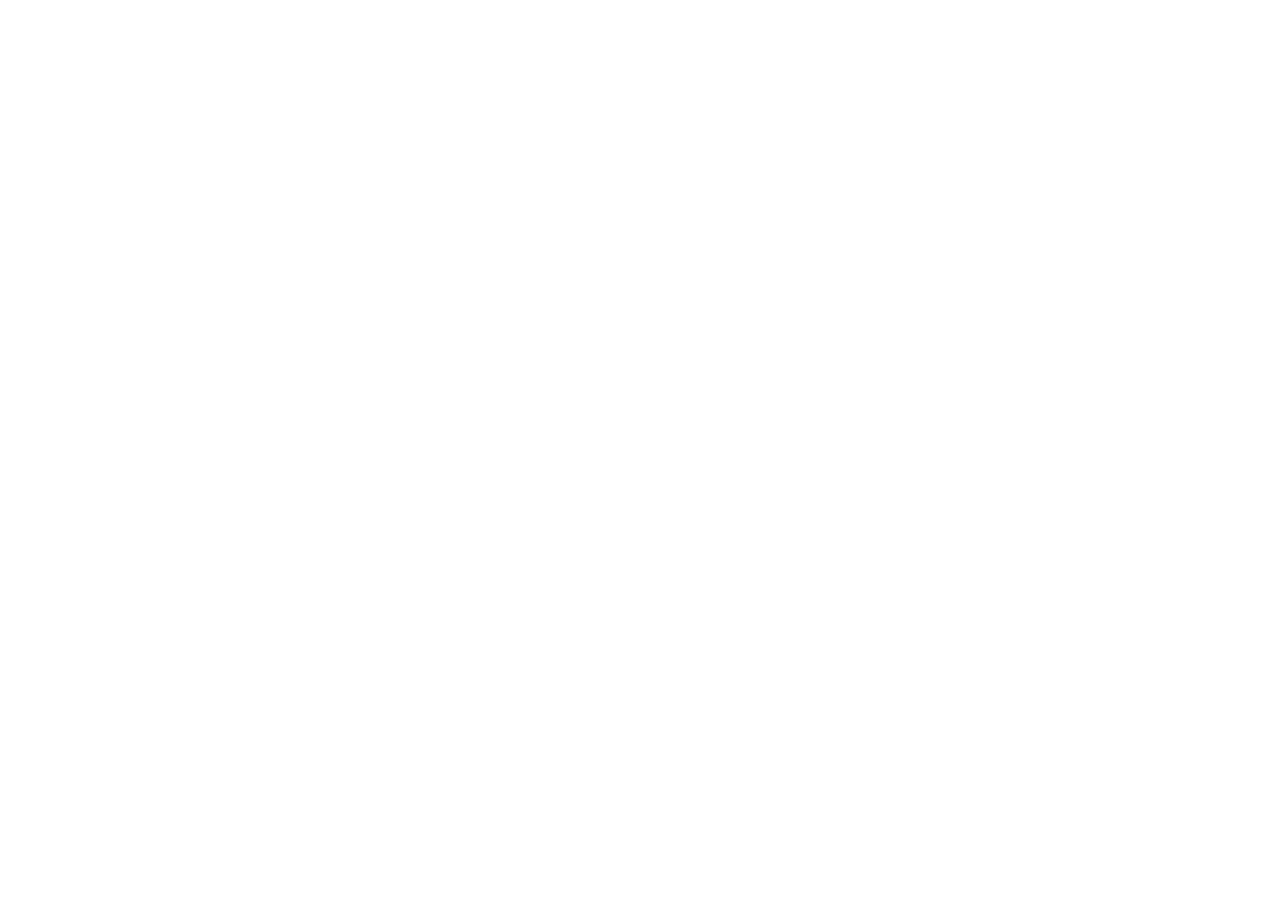
==== index.html @ c24b7371 "Initiate the source file" ====
<!DOCTYPE html>
<html lang="en">
<head>
    <meta charset="UTF-8">
    <meta name="viewport" content="width=device-width, initial-scale=1.0">
    <meta http-equiv="X-UA-Compatible" content="ie=edge">
    <title>MyQX</title>
</head>
<body>
    
</body>
</html>
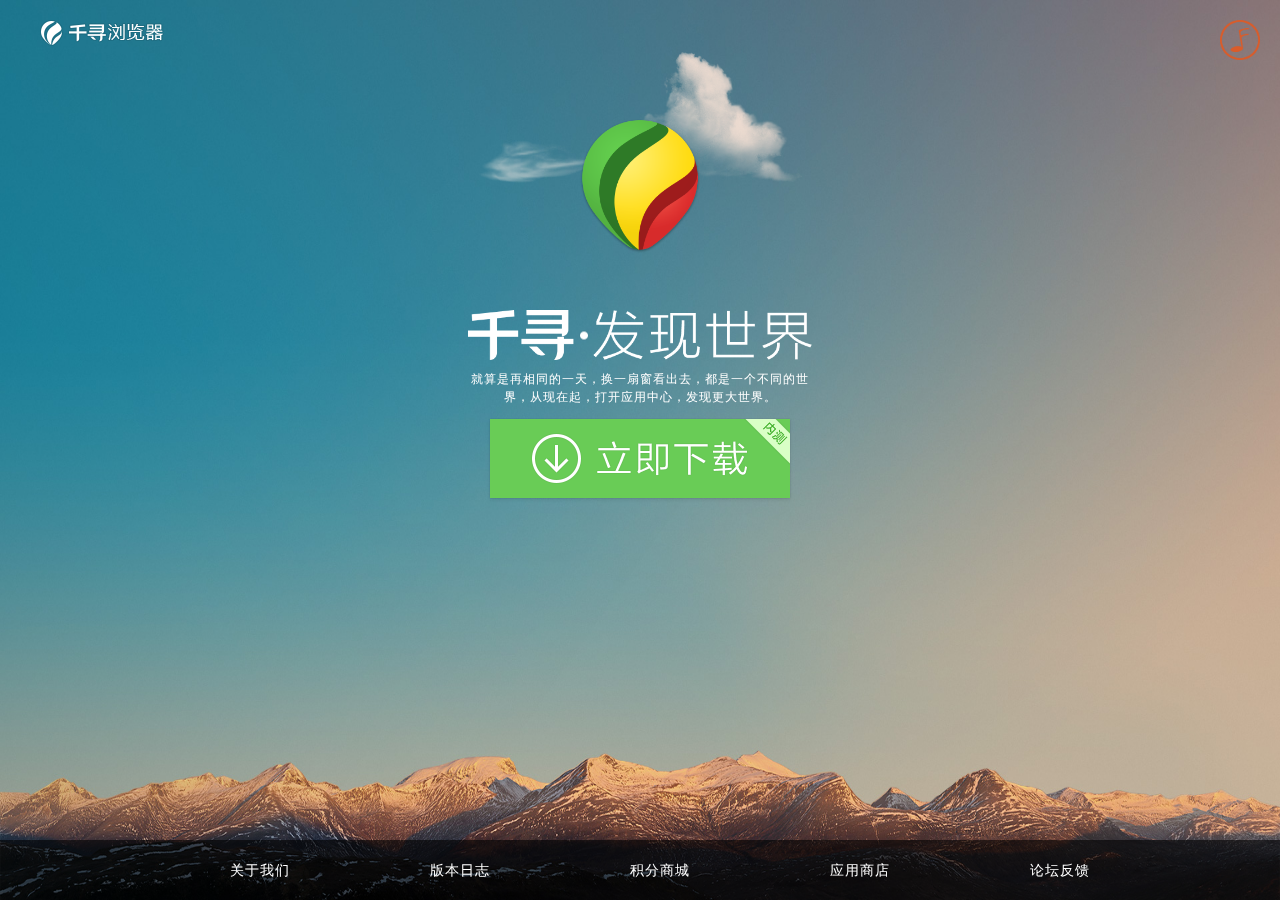
==== commit 01a0d5ef: "Initiate layout" ====
--- a/index.html
+++ b/index.html
@@ -1,12 +1,212 @@
 <!DOCTYPE html>
 <html lang="en">
+
 <head>
     <meta charset="UTF-8">
     <meta name="viewport" content="width=device-width, initial-scale=1.0">
     <meta http-equiv="X-UA-Compatible" content="ie=edge">
     <title>MyQX</title>
+
+    <link type="text/css" rel="stylesheet" href="css/QX.css">
+    <script src="js/QX.js"></script>
 </head>
+
 <body>
-    
+    <audio src="music/Bandari - 满天星 - 班得瑞.mp3" autoplay=""></audio>
+    <div id="background">
+        <div class="b1 "></div>
+        <div class="b2 Off"></div>
+        <div class="b3 Off"></div>
+        <div class="b4 Off"></div>
+        <div class="b5 Off"></div>
+        <div class="b6 Off"></div>
+        <div class="b7 Off"></div>
+    </div>
+    <header>
+        <span class="music play">
+            <img src="images/music.png" alt="" width="40px">
+        </span>
+        <h1>
+            <img src="images/logo01.png" alt="">
+        </h1>
+    </header>
+    <div id="left"></div>
+    <section class="doc">
+        <div class="screen1">
+            <h4>
+                <img src="images/balloon.png" alt="" width="120px">
+            </h4>
+            <span class="small">
+                <img src="images/scloud.png" alt="" width="150px">
+            </span>
+            <span class="big">
+                <img src="images/cloud.png" alt="" width="170px">
+            </span>
+            <div class="logo">
+                <span>
+                    <img src="images/logo.png" alt="" height="50px">
+                </span>
+                <span>
+                    <img src="images/title1.png" alt="" height="50px">
+                </span>
+                <p>就算是再相同的一天，换一扇窗看出去，都是一个不同的世界，从现在起，打开应用中心，发现更大世界。</p>
+            </div>
+        </div>
+        <div class="screen2 no">
+            <h4>
+                <img src="images/compass.png" alt="" width="120px">
+            </h4>
+            <h6>
+                <img src="images/compass-pointer.png" alt="" width="90px">
+            </h6>
+            <span>
+                <img src="images/fire-balloon.png" alt="" width="30px">
+            </span>
+            <div class="logo">
+                <span>
+                    <img src="images/logo.png" alt="" height="50px">
+                </span>
+                <span>
+                    <img src="images/title2.png" alt="" height="50px">
+                </span>
+                <p>不知道该做些什么的时候，让崭新的发现功能为你找真爱，每天发现不同的六个网站，虽然很少，但是很好。</p>
+            </div>
+        </div>
+        <div class="screen3 no">
+            <h4>
+                <img src="images/conch.png" alt="" width="120px">
+            </h4>
+            <h6>
+                <img src="images/pao.png" alt="">
+                <img src="images/pao01.png" alt="">
+                <img src="images/pao02.png" alt="">
+                <img src="images/pao03.png" alt="">
+                <img src="images/pao04.png" alt="">
+                <img src="images/pao05.png" alt="">
+                <img src="images/pao08.png" alt="">
+                <img src="images/pao10.png" alt="">
+                <img src="images/pao11.png" alt="">
+            </h6>
+            <div class="logo">
+                <span>
+                    <img src="images/logo.png" alt="" height="50px">
+                </span>
+                <span>
+                    <img src="images/title3.png" alt="" height="50px">
+                </span>
+                <p>千寻想要的设计不是迎合潮流，也不是炫技雕饰，点到为止、干净用心才是最适合上网的设计，上善若水，大巧不工。</p>
+            </div>
+        </div>
+        <div class="screen4 no">
+            <h4>
+                <img src="images/ballon04.png" alt="" width="150px">
+            </h4>
+            <div class="logo">
+                <span>
+                    <img src="images/logo.png" alt="" height="50px">
+                </span>
+                <span>
+                    <img src="images/title4.png" alt="" height="50px">
+                </span>
+                <p>能不动就不动的慵懒日子一点也不遥远，在千寻你就做得到，打开几十个网页，看看连续关闭它们有多省事。</p>
+            </div>
+        </div>
+        <div class="screen5 no">
+            <h4>
+                <img src="images/pic02.png" alt="" width="120px">
+            </h4>
+            <span class="flo">
+                <img src="images/fire-balloon02.png" alt="" width="60px">
+            </span>
+            <span class="flo bot">
+                <img src="images/fire-balloon03.png" alt="" width="80px">
+            </span>
+            <div class="logo">
+                <span>
+                    <img src="images/logo.png" alt="" height="50px">
+                </span>
+                <span>
+                    <img src="images/title5.png" alt="" height="50px">
+                </span>
+                <p>千寻有个勤快的小秘书每天早早起床为你精选最新的阅读视频和音乐，只用三张网页，给你一整天的超棒内容，我们保证。</p>
+            </div>
+        </div>
+        <div class="screen6 no">
+            <h4>
+                <img src="images/aircraft.png" alt="" width="120px">
+            </h4>
+            <h6>
+                <img src="images/screen06_bg.png" alt="" width="100%">
+            </h6>
+            <div class="logo">
+                <span>
+                    <img src="images/logo.png" alt="" height="50px">
+                </span>
+                <span>
+                    <img src="images/title6.png" alt="" height="50px">
+                </span>
+                <p>秒级安装，独家加速下载技术，和更多让上网更快的事情都被千寻带来你身边，三倍四倍，不止快一点，还要更快一点。</p>
+            </div>
+        </div>
+        <div class="screen7 no">
+            <h4>
+                <img src="images/black-hole.png" alt="" width="180px">
+            </h4>
+            <h6>
+                <img src="images/black-hole-light.png" alt="" width="180px">
+            </h6>
+            <span class="fly">
+                <img src="images/dot.png" alt="">
+            </span>
+            <span class="fly01">
+                <img src="images/dot.png" alt="">
+            </span>
+            <span class="fly02      ">
+                <img src="images/dot.png" alt="">
+            </span>
+            <span class="fly03">
+                <img src="images/dot.png" alt="">
+            </span>
+            <div class="logo">
+                <span>
+                    <img src="images/logo.png" alt="" height="50px">
+                </span>
+                <span>
+                    <img src="images/title7.png" alt="" height="50px">
+                </span>
+                <p>网页无法显示真让人抓狂，让云修复穿越时空找它们回来，你看，原先打不开的网站忽然就好了。</p>
+            </div>
+        </div>
+
+        <div class="download">
+            <p>
+                <a href="#">
+                    <img src="images/down.png" alt="">
+                </a>
+            </p>
+        
+        </div>
+    </section>
+    <div id="right"></div>
+    <footer class="nav">
+        <ul>
+            <li>
+                <a href="aboutus.html" class="one" target="_blank">关于我们</a>
+            </li>
+            <li>
+                <a href="version.html" class="two" target="_blank">版本日志</a>
+            </li>
+            <li>
+                <a href="integral.html" class="three" target="_blank">积分商城</a>
+            </li>
+            <li>
+                <a href="https://chajian.baidu.com/2015/#home" class="four">应用商店</a>
+            </li>
+            <li>
+                <a href="http://bbs.liulanqi.baidu.com/portal.php?gw=11" class="five">论坛反馈</a>
+            </li>
+        </ul>
+    </footer>
 </body>
+
 </html>--- a/css/QX.css
+++ b/css/QX.css
@@ -0,0 +1,253 @@
+/*General Structure*/
+html, body {
+    height: 100%;
+    min-width: 640px;
+    min-height: 50px;
+    margin: 0;
+}
+body {
+    font: 14px/1 Tahoma,STHeiti,"Microsoft YaHei",Helvetica,Verdana,sans-serif;
+    letter-spacing: 1px;
+    color: #fff;
+    background: #222;
+    overflow: hidden;
+}
+header {
+    width: 100%;
+    height: 60px;
+    position: fixed;
+    top: 0;
+    left: 0;
+}
+
+#left {
+    position: absolute;
+    left: 0;
+    width: 100px;
+    top: 50px;
+    bottom: 50px;
+   }
+
+section {
+    position: absolute;
+    top: 50px;
+    bottom: 60px;
+    left: 100px;
+    right: 100px;
+    }
+
+#right {
+    position: absolute;
+    right: 0;
+    width: 100px;
+    top: 50px;
+    bottom: 50px;
+
+}
+
+footer {
+    position: fixed;
+    width: 100%;
+    height: 60px;
+    bottom: 0;
+    left: 0;
+    background: rgba(0, 0, 0, 0.6);
+}
+
+
+
+/*Head*/
+.music {
+    position: fixed;
+    z-index: 4;
+    right: 20px;
+    top: 20px;
+    
+}
+.play{
+	animation: side 4s linear infinite;
+}
+@keyframes side{	
+	0%{ transform:rotate(0)}
+	100%{ transform:rotate(360deg)}
+}
+h1 {
+    margin: 0;
+    position: fixed;
+    left: 40px;
+    top: 20px;
+    height: 30px;
+    z-index: 1;
+}
+
+
+
+/*Background images*/
+#background{
+    width: 100%;
+    height: 100%;
+    position: absolute;
+    padding: 0;
+    margin: 0;
+}
+
+#background>div {
+    width: 100%;
+    height: 100%;
+    position: absolute;
+    overflow: hidden;
+}
+
+#background>div:nth-of-type(1) {
+    background: url(../images/bg01.jpg);
+    background-size: 100% 100%;
+}
+
+#background>div:nth-of-type(2) {
+    background: url(../images/bg02.jpg);
+    background-size: 100% 100%;
+}
+#background>div:nth-of-type(3) {
+    background: url(../images/bg03.jpg);
+    background-size: 100% 100%;
+}
+#background>div:nth-of-type(4) {
+    background: url(../images/bg04.jpg);
+    background-size: 100% 100%;
+}
+#background>div:nth-of-type(5) {
+    background: url(../images/bg05.jpg);
+    background-size: 100% 100%;
+}
+#background>div:nth-of-type(6) {
+    background: url(../images/bg06.jpg);
+    background-size: 100% 100%;
+}
+#background>div:nth-of-type(7) {
+    background: url(../images/bg07.jpg);
+    background-size: 100% 100%;
+}
+.Off{
+    display: none;
+}
+
+/**Middle Context**/
+.doc{
+    text-align: center;
+    position: absolute;
+}
+
+.doc p{
+    width: 340px;
+    margin: 0px auto;
+    font-size: 12px;
+    color: #fff;
+    line-height: 18px;
+    margin-top: 8px;
+    /* opacity:0.2;  
+    transform:scale(0.1);
+    z-index: 2; */
+}
+.doc .logo span {
+    transition: all 2s;
+    display: inline-block;
+}
+.logo span:nth-of-type(1){
+    background:url('../images/logo-text.png') no-repeat left center;
+    display:inline-block;
+    height: 50px;
+    padding-right: 14px;
+}
+.doc h4{	
+	position: absolute;
+    left:0px;
+    top:50px;
+	/* bottom:410px; */
+	width:100%;
+	height: 140px;
+	text-align: center;
+	z-index:1;
+}
+.doc .logo{
+    position: absolute;
+    text-align: center;
+    top:260px;
+    width: 100%
+
+}
+/* .doc h4,h6{	
+	position: absolute;
+	left:0px;
+	bottom:410px;
+	width:100%;
+	height: 140px;
+	text-align: center;
+	z-index:1;
+} */
+.no{
+    display: none;
+}
+
+/*screen1*/
+
+.screen1 h4{
+    animation: move 10s linear  infinite ;
+}
+@keyframes move{	
+	0%{ transform:translate(0px,0px)}
+	50%{ transform:translate(0px,30px)}
+	100%{ transform:translate(0px,0px)}
+}
+
+
+/*download*/
+.download{	
+	position: absolute;
+	left: 0px;
+	top:360px;
+	height: 85px;
+	width:100%;
+	z-index:2;
+	text-align: center;
+}
+
+
+
+/*nav*/
+.nav {
+	position: fixed;
+	width: 100%;
+	height: 60px;
+	bottom: 0;
+	left: 0;
+	z-index: 1;
+	background: rgba(0, 0, 0, 0.6)
+
+}
+.nav ul {
+	width: 1000px;
+	margin: 0 auto;
+    overflow: hidden;
+    list-style: none;
+}
+.nav ul li {
+	float: left;
+	width: 200px;
+	height: 60px;
+	line-height: 60px;
+	text-align: center;
+}
+.nav a{
+    display: block;
+    width: 200px;
+    height: 60px;
+    transition: background 0.8s;
+    font-size: 14px;
+    color: white;
+    text-decoration: none;
+}
+.nav a.one:hover{background: #228bd6;}
+.nav a.two:hover{background: #c33;}
+.nav a.three:hover{background: #3aa624;}
+.nav a.four:hover{background: #c145cc;}
+.nav a.five:hover{background: #f2ca00;}
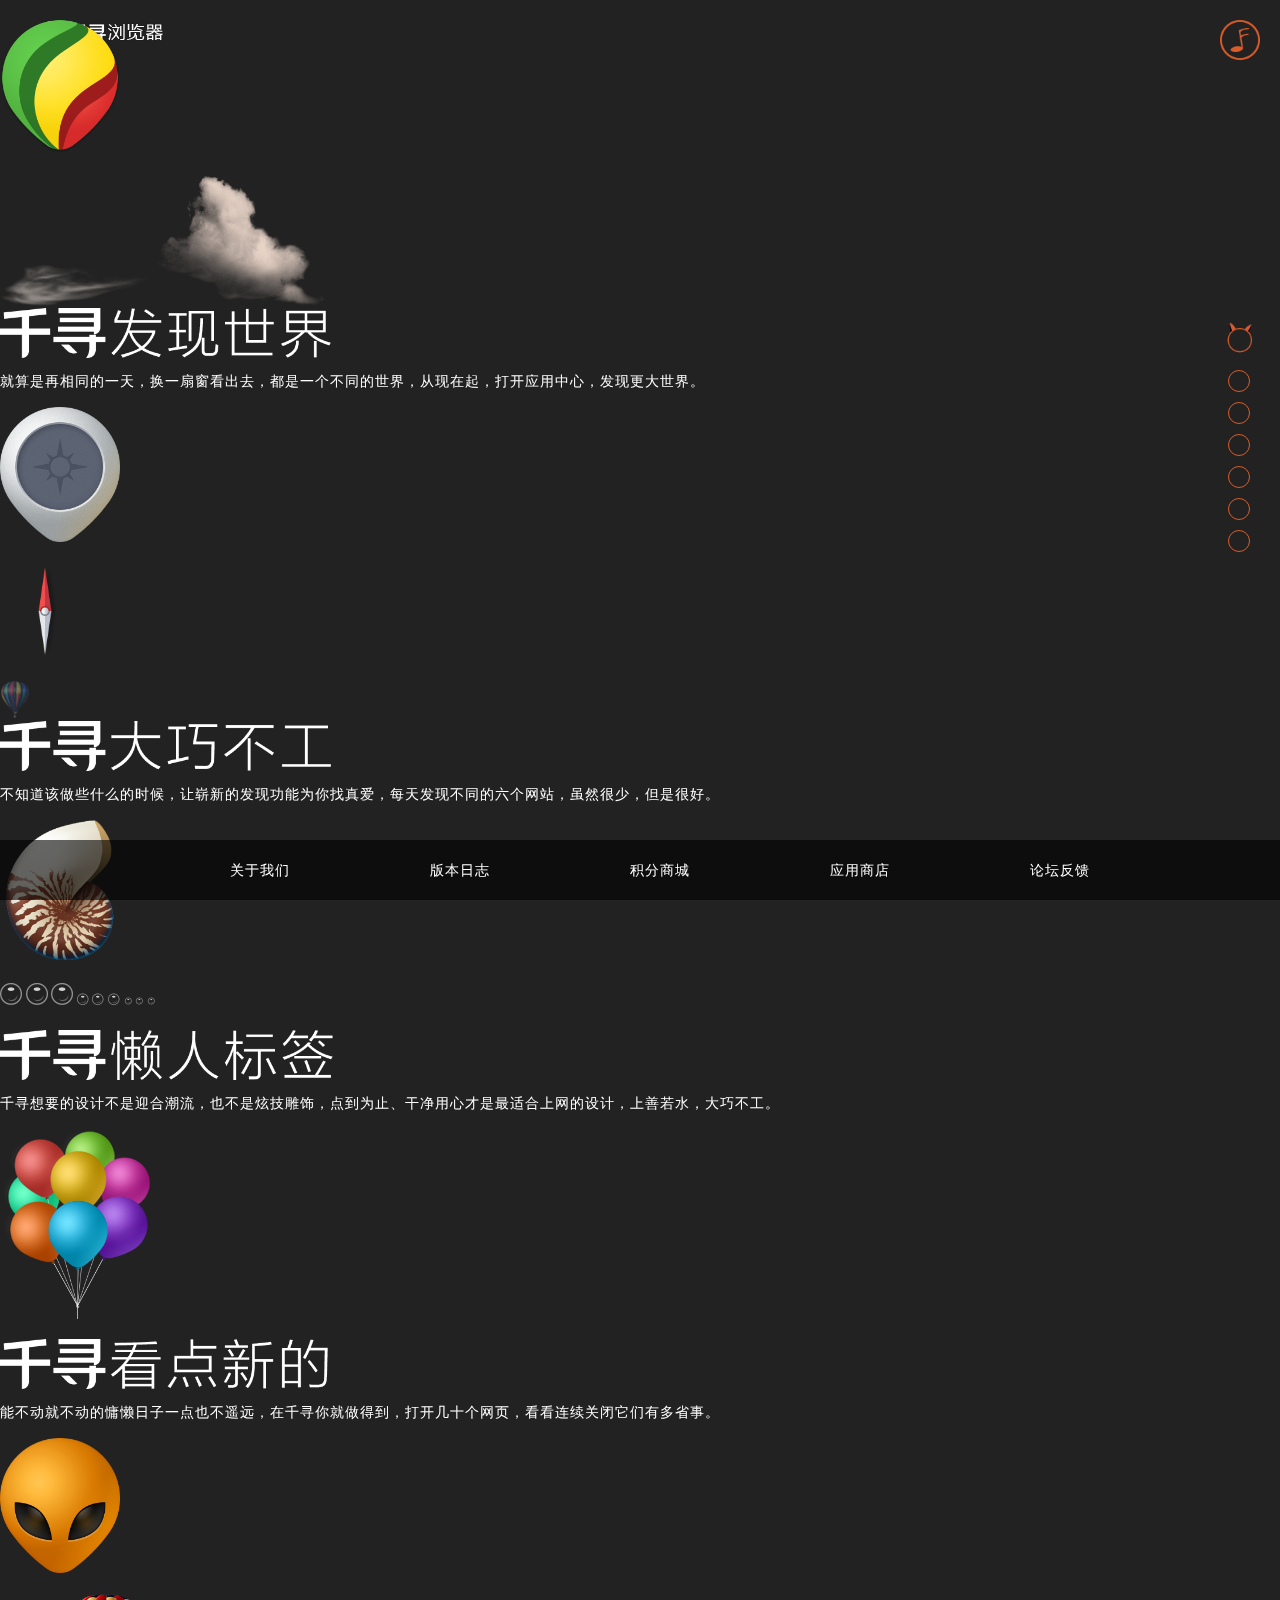
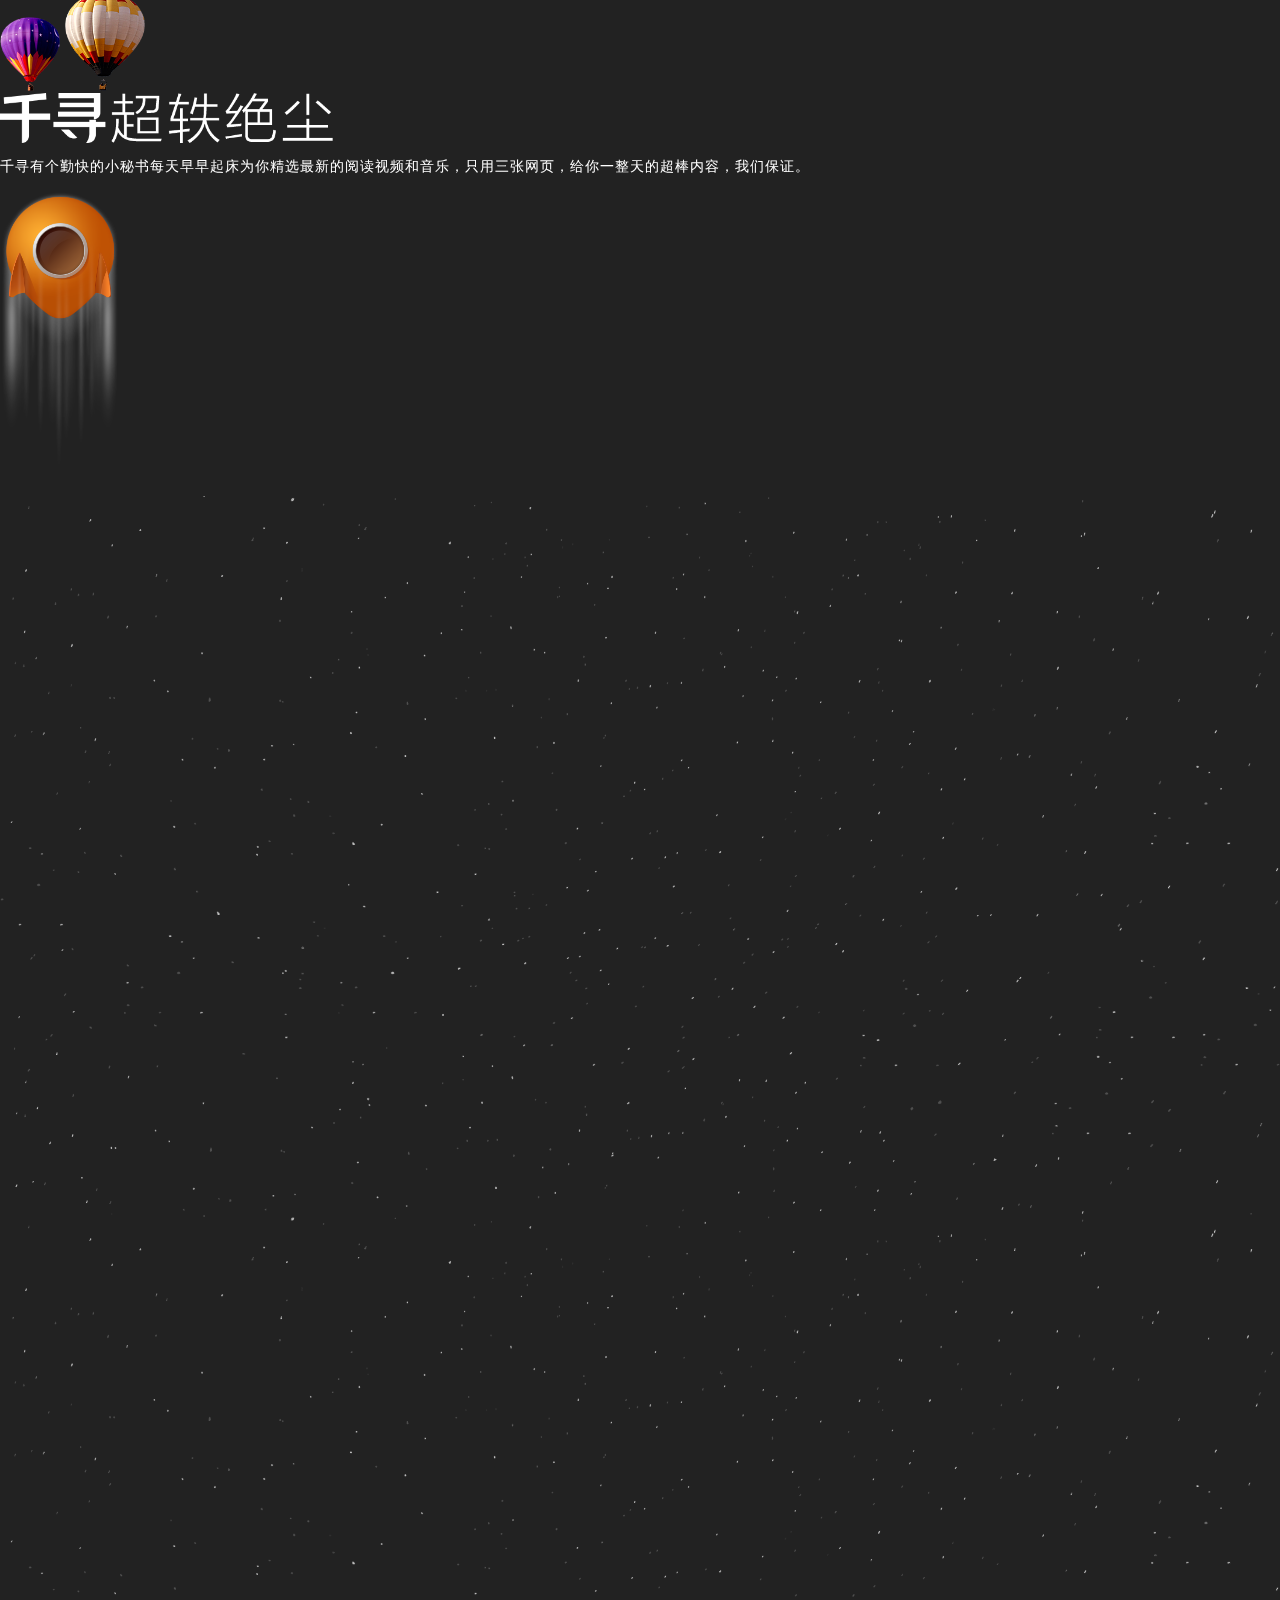
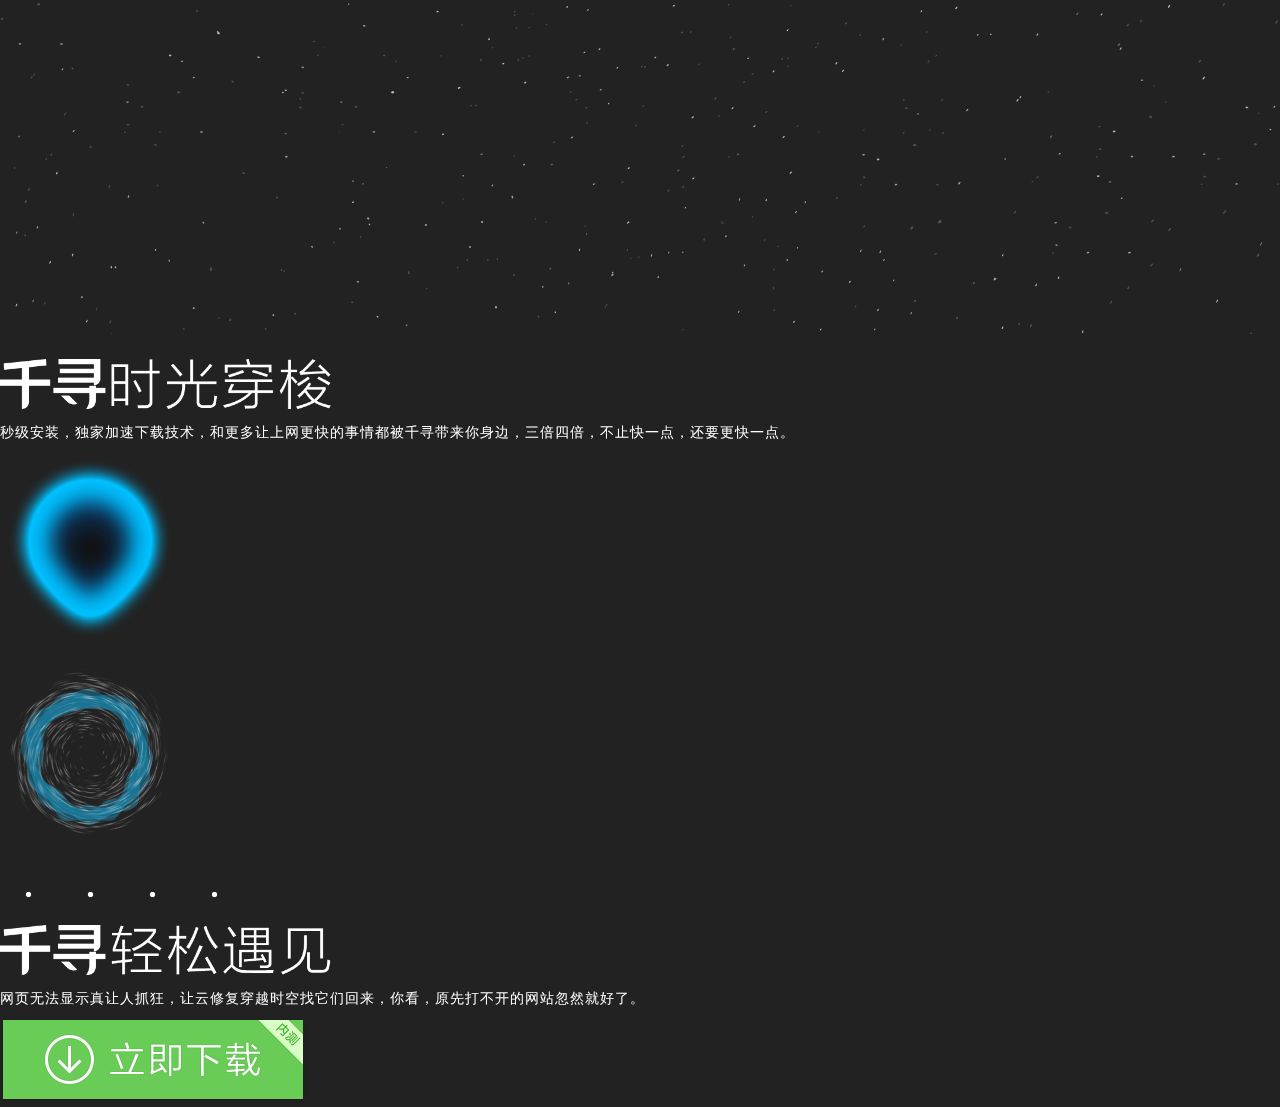
==== commit a1d37098: "Index page added elements" ====
--- a/index.html
+++ b/index.html
@@ -8,20 +8,14 @@
     <title>MyQX</title>
 
     <link type="text/css" rel="stylesheet" href="css/QX.css">
+    <script src="js/jquery-1.11.1.js"></script>
     <script src="js/QX.js"></script>
+    <script src="js/jquery.mousewheel.js"></script>
 </head>
 
 <body>
     <audio src="music/Bandari - 满天星 - 班得瑞.mp3" autoplay=""></audio>
-    <div id="background">
-        <div class="b1 "></div>
-        <div class="b2 Off"></div>
-        <div class="b3 Off"></div>
-        <div class="b4 Off"></div>
-        <div class="b5 Off"></div>
-        <div class="b6 Off"></div>
-        <div class="b7 Off"></div>
-    </div>
+
     <header>
         <span class="music play">
             <img src="images/music.png" alt="" width="40px">
@@ -30,9 +24,9 @@
             <img src="images/logo01.png" alt="">
         </h1>
     </header>
-    <div id="left"></div>
+  
     <section class="doc">
-        <div class="screen1">
+        <div class="screen1 no">
             <h4>
                 <img src="images/balloon.png" alt="" width="120px">
             </h4>
@@ -178,16 +172,27 @@
             </div>
         </div>
 
-        <div class="download">
+        
+    </section>
+    <div class="download">
             <p>
                 <a href="#">
                     <img src="images/down.png" alt="">
                 </a>
             </p>
-        
-        </div>
-    </section>
-    <div id="right"></div>
+
+        </div>
+    <div id="right">
+        <ol class="right-nav">
+            <li class="current"></li>
+            <li></li>
+            <li></li>
+            <li></li>
+            <li></li>
+            <li></li>
+            <li></li>
+        </ol>
+    </div>
     <footer class="nav">
         <ul>
             <li>
--- a/css/QX.css
+++ b/css/QX.css
@@ -20,21 +20,10 @@
     left: 0;
 }
 
-#left {
-    position: absolute;
-    left: 0;
-    width: 100px;
-    top: 50px;
-    bottom: 50px;
-   }
 
 section {
-    position: absolute;
-    top: 50px;
-    bottom: 60px;
-    left: 100px;
-    right: 100px;
-    }
+    position: relative;
+}
 
 #right {
     position: absolute;
@@ -82,135 +71,44 @@
 
 
 
-/*Background images*/
-#background{
-    width: 100%;
-    height: 100%;
-    position: absolute;
-    padding: 0;
-    margin: 0;
-}
-
-#background>div {
-    width: 100%;
-    height: 100%;
-    position: absolute;
-    overflow: hidden;
-}
-
-#background>div:nth-of-type(1) {
-    background: url(../images/bg01.jpg);
-    background-size: 100% 100%;
-}
-
-#background>div:nth-of-type(2) {
-    background: url(../images/bg02.jpg);
-    background-size: 100% 100%;
-}
-#background>div:nth-of-type(3) {
-    background: url(../images/bg03.jpg);
-    background-size: 100% 100%;
-}
-#background>div:nth-of-type(4) {
-    background: url(../images/bg04.jpg);
-    background-size: 100% 100%;
-}
-#background>div:nth-of-type(5) {
-    background: url(../images/bg05.jpg);
-    background-size: 100% 100%;
-}
-#background>div:nth-of-type(6) {
-    background: url(../images/bg06.jpg);
-    background-size: 100% 100%;
-}
-#background>div:nth-of-type(7) {
-    background: url(../images/bg07.jpg);
-    background-size: 100% 100%;
-}
-.Off{
-    display: none;
-}
 
 /**Middle Context**/
-.doc{
-    text-align: center;
-    position: absolute;
-}
-
-.doc p{
-    width: 340px;
-    margin: 0px auto;
-    font-size: 12px;
-    color: #fff;
-    line-height: 18px;
-    margin-top: 8px;
-    /* opacity:0.2;  
-    transform:scale(0.1);
-    z-index: 2; */
-}
-.doc .logo span {
-    transition: all 2s;
-    display: inline-block;
-}
-.logo span:nth-of-type(1){
-    background:url('../images/logo-text.png') no-repeat left center;
-    display:inline-block;
-    height: 50px;
-    padding-right: 14px;
-}
-.doc h4{	
-	position: absolute;
-    left:0px;
-    top:50px;
-	/* bottom:410px; */
-	width:100%;
-	height: 140px;
-	text-align: center;
-	z-index:1;
-}
-.doc .logo{
-    position: absolute;
-    text-align: center;
-    top:260px;
-    width: 100%
-
-}
-/* .doc h4,h6{	
-	position: absolute;
-	left:0px;
-	bottom:410px;
-	width:100%;
-	height: 140px;
-	text-align: center;
-	z-index:1;
-} */
-.no{
-    display: none;
-}
-
-/*screen1*/
-
-.screen1 h4{
-    animation: move 10s linear  infinite ;
-}
-@keyframes move{	
-	0%{ transform:translate(0px,0px)}
-	50%{ transform:translate(0px,30px)}
-	100%{ transform:translate(0px,0px)}
-}
 
 
-/*download*/
-.download{	
-	position: absolute;
-	left: 0px;
-	top:360px;
-	height: 85px;
-	width:100%;
-	z-index:2;
-	text-align: center;
+
+
+
+
+
+
+
+/*right*/
+.right-nav {
+	position: fixed;
+	right: 20px;
+	top: 40%;
+	margin-top: -50px;
+    z-index: 2;
+    list-style: none;
 }
-
+.right-nav li {
+	width: 20px;
+	height: 20px;
+	border: 1px solid #da5c2a;
+	border-radius: 50%;
+	margin-top: 10px;
+	cursor: pointer;
+	/* animation: navturn 6s linear infinite; */
+}
+.right-nav .current {
+	width: 40px;
+	height: 40px;
+	margin-left: -8px;
+	border: 0;
+	background: url('../images/side_bg.png')center center;
+	background-size: 90%;
+	animation: side 2s linear  infinite ;
+}
 
 
 /*nav*/
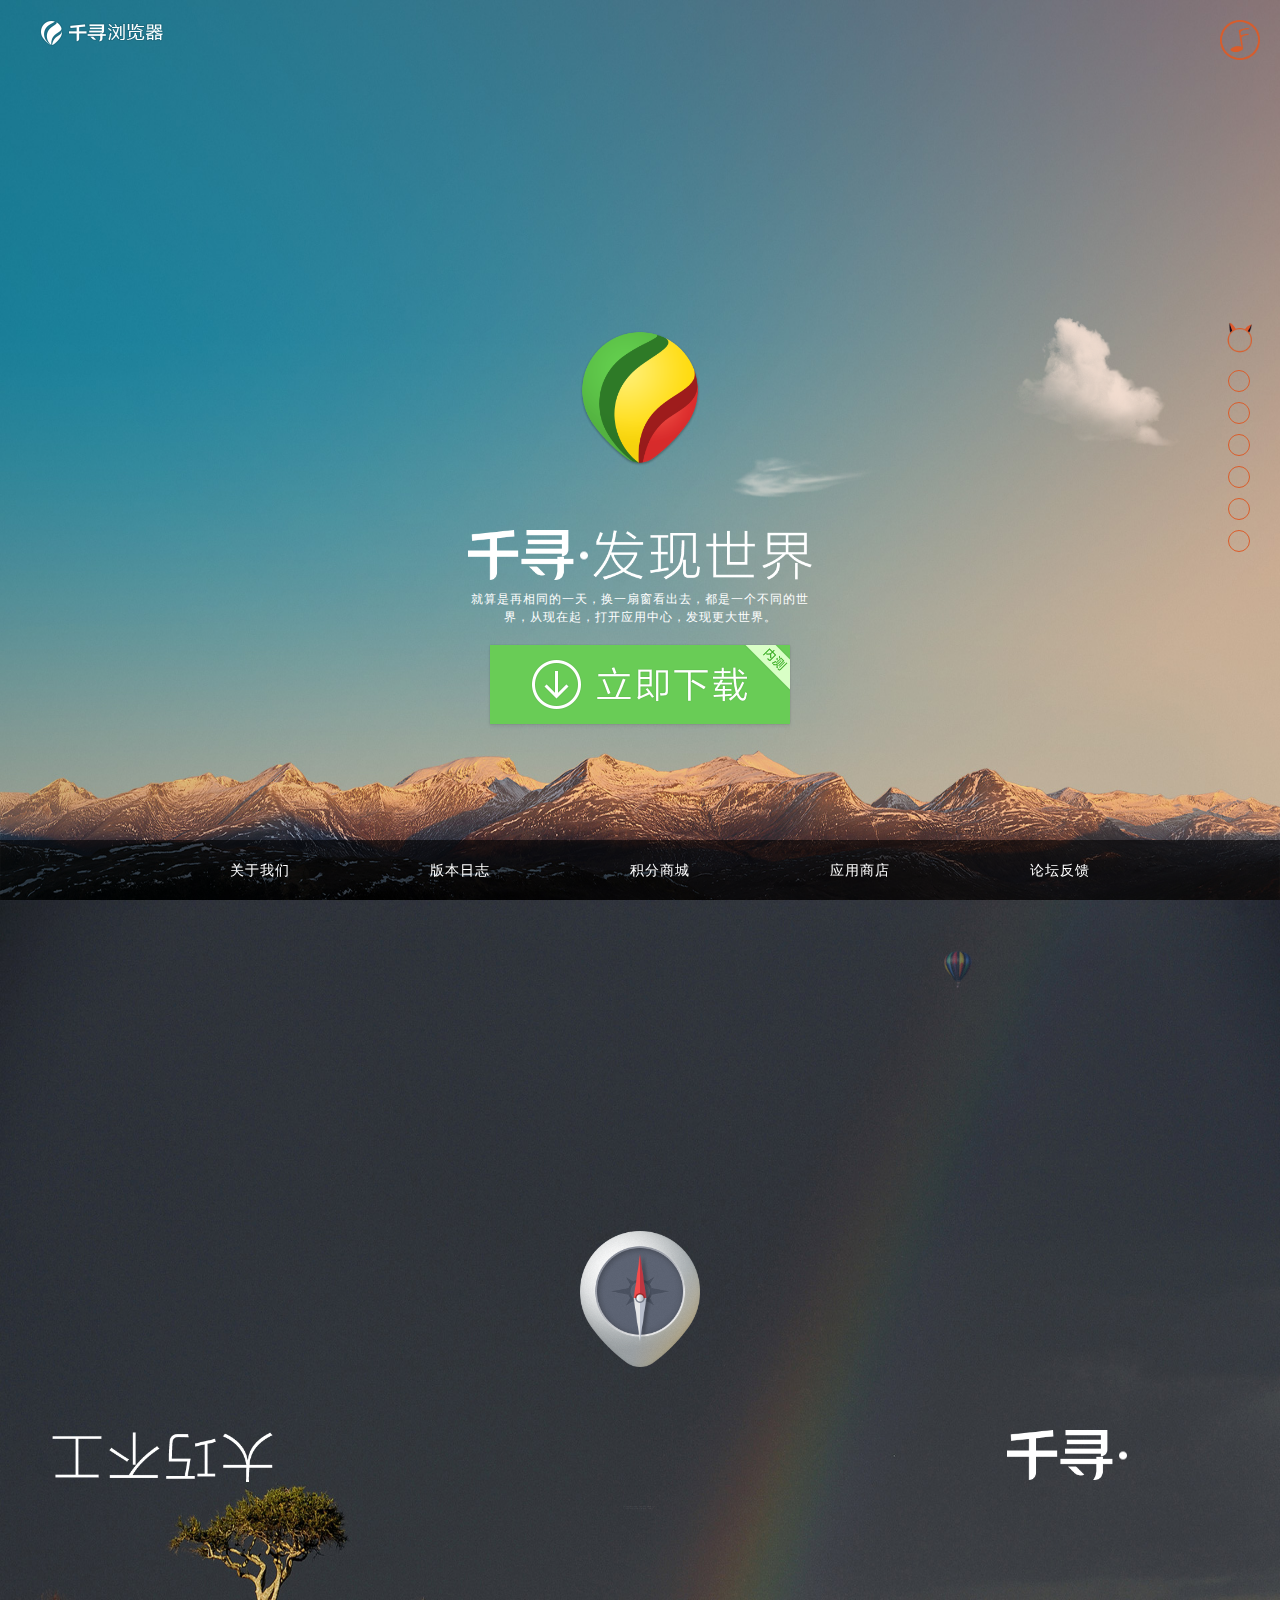
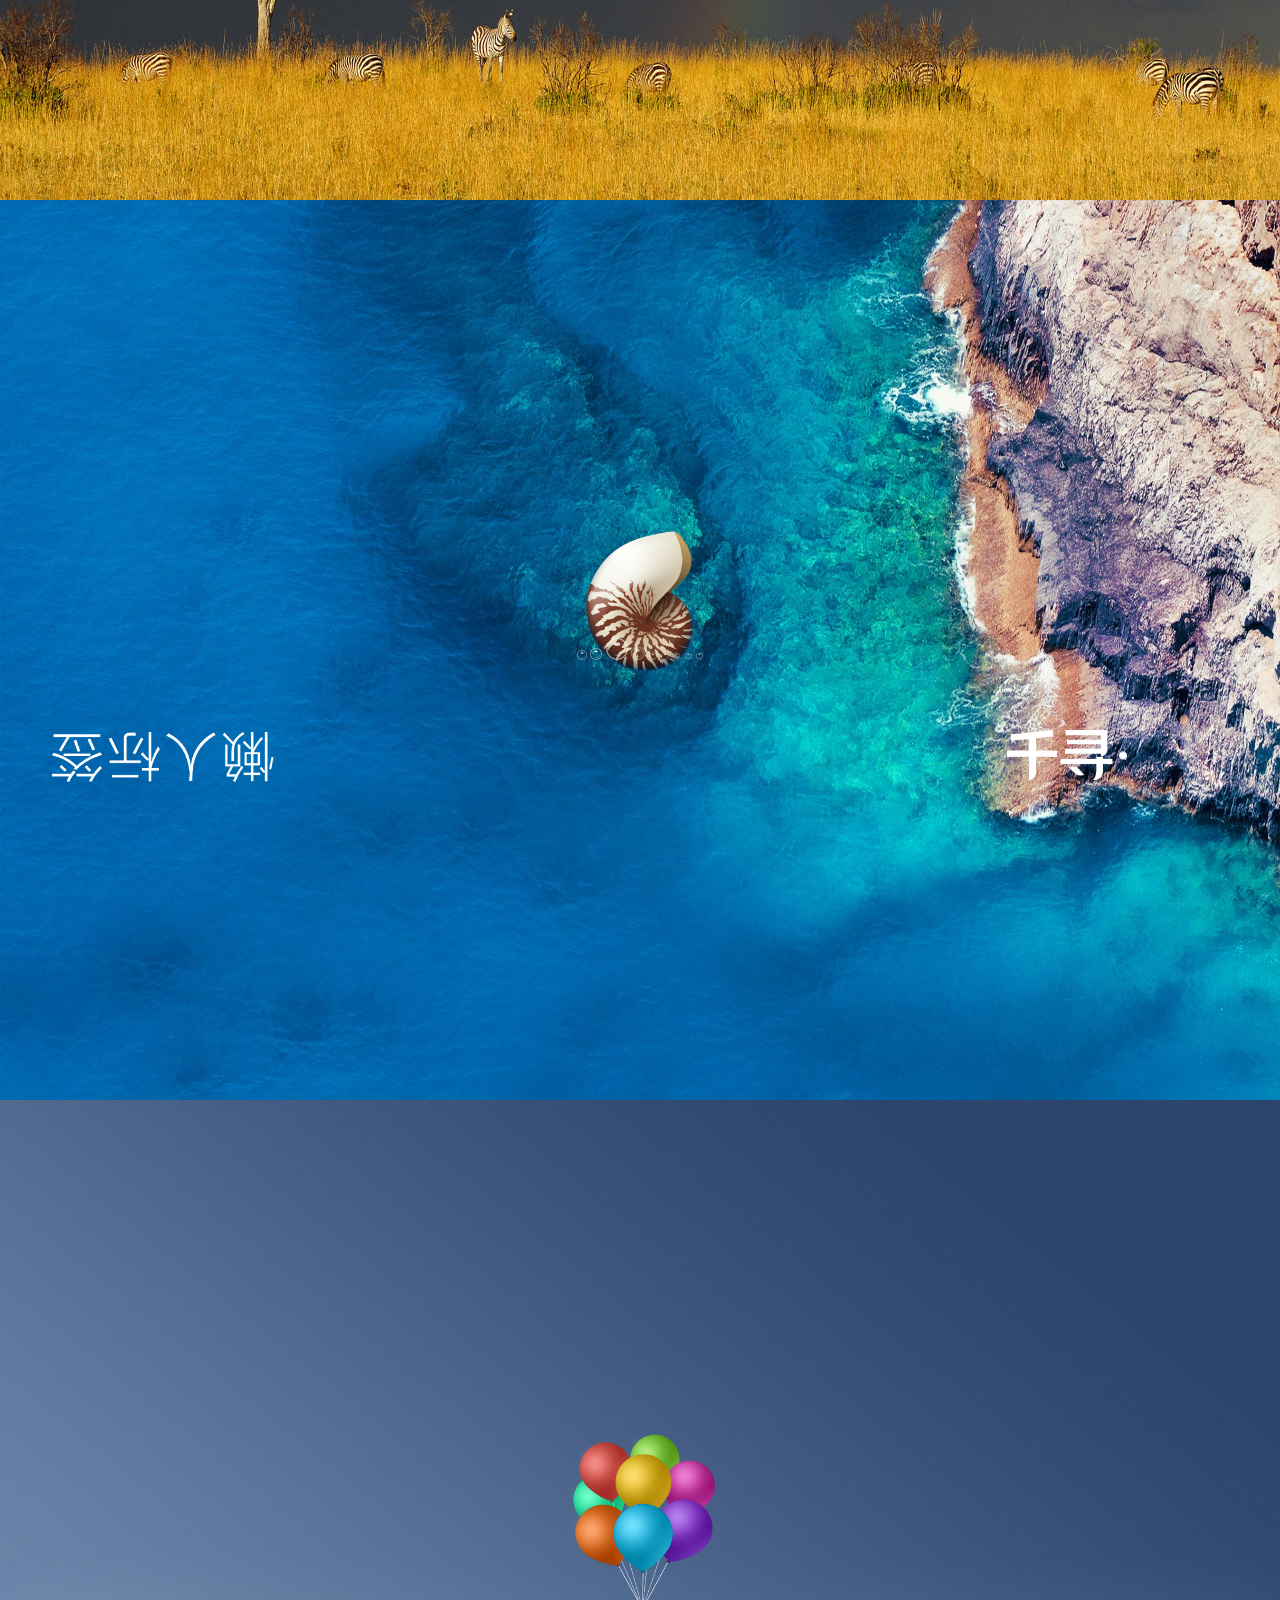
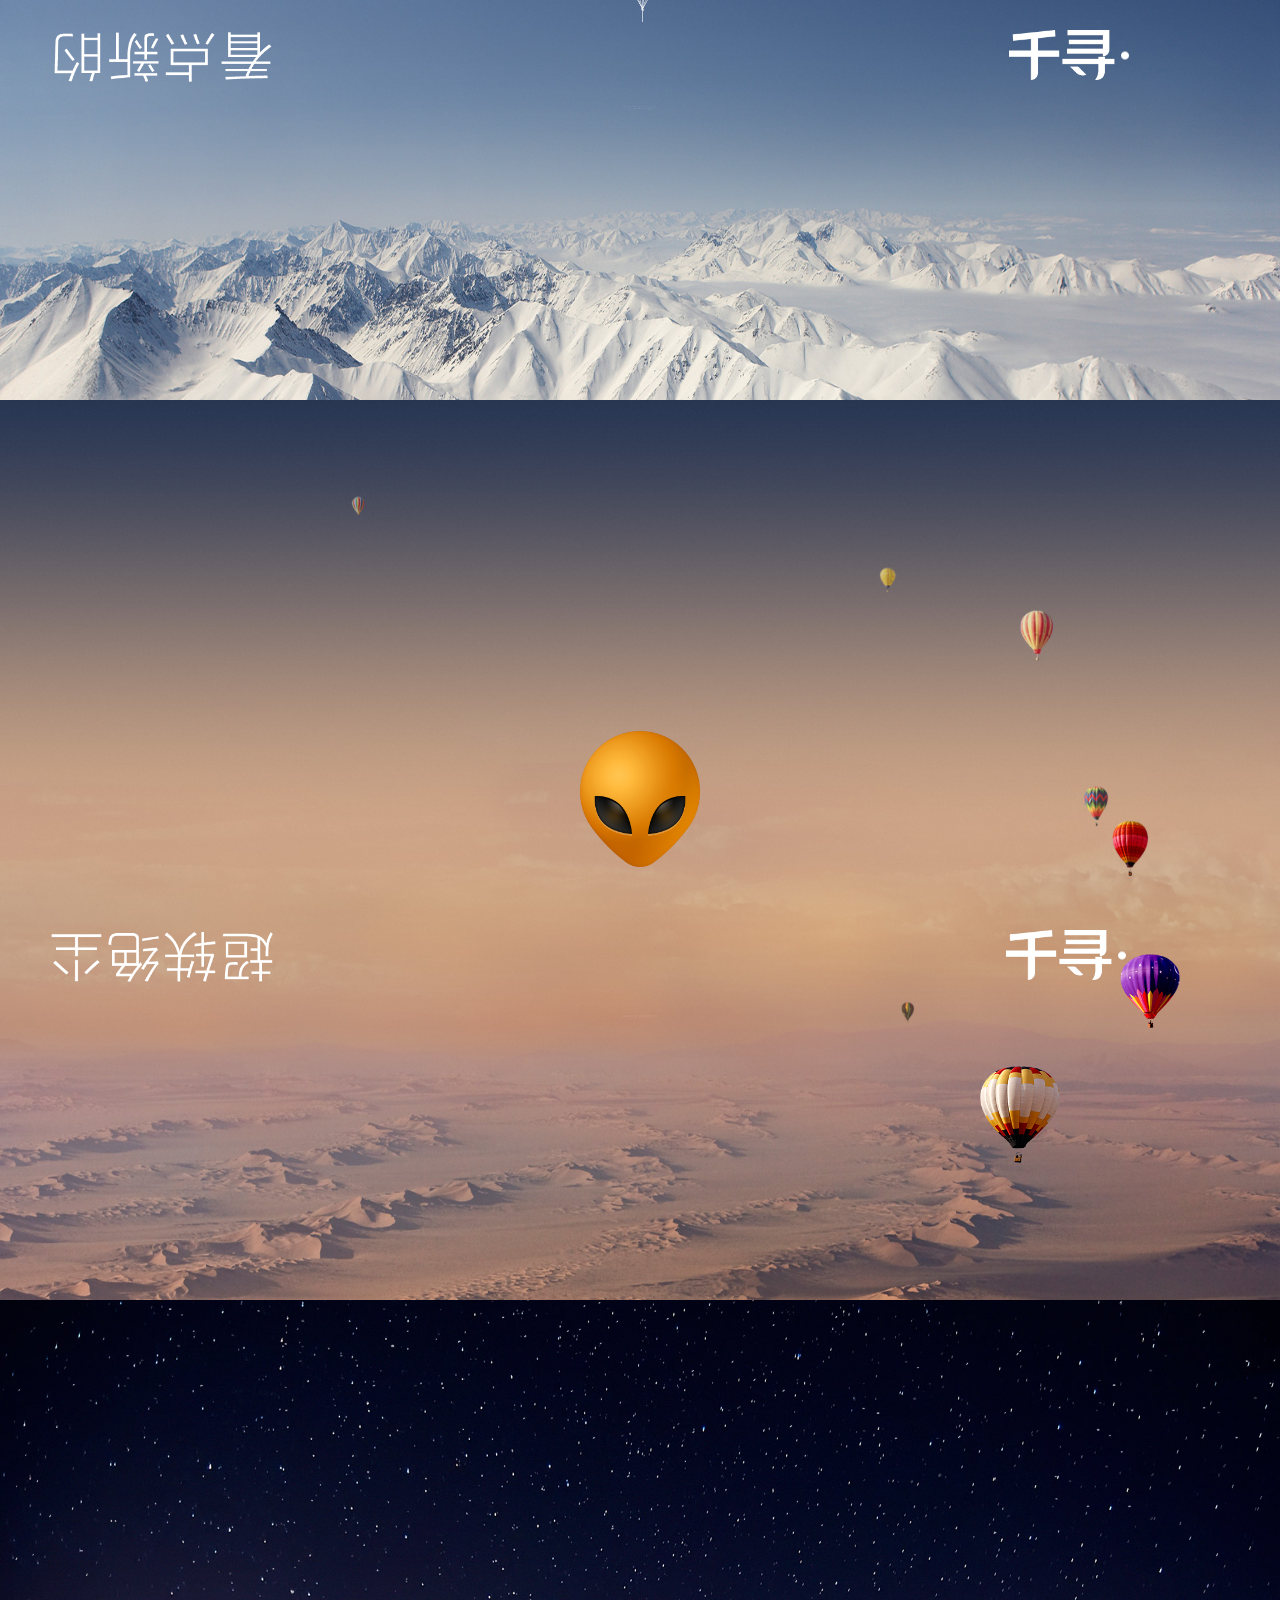
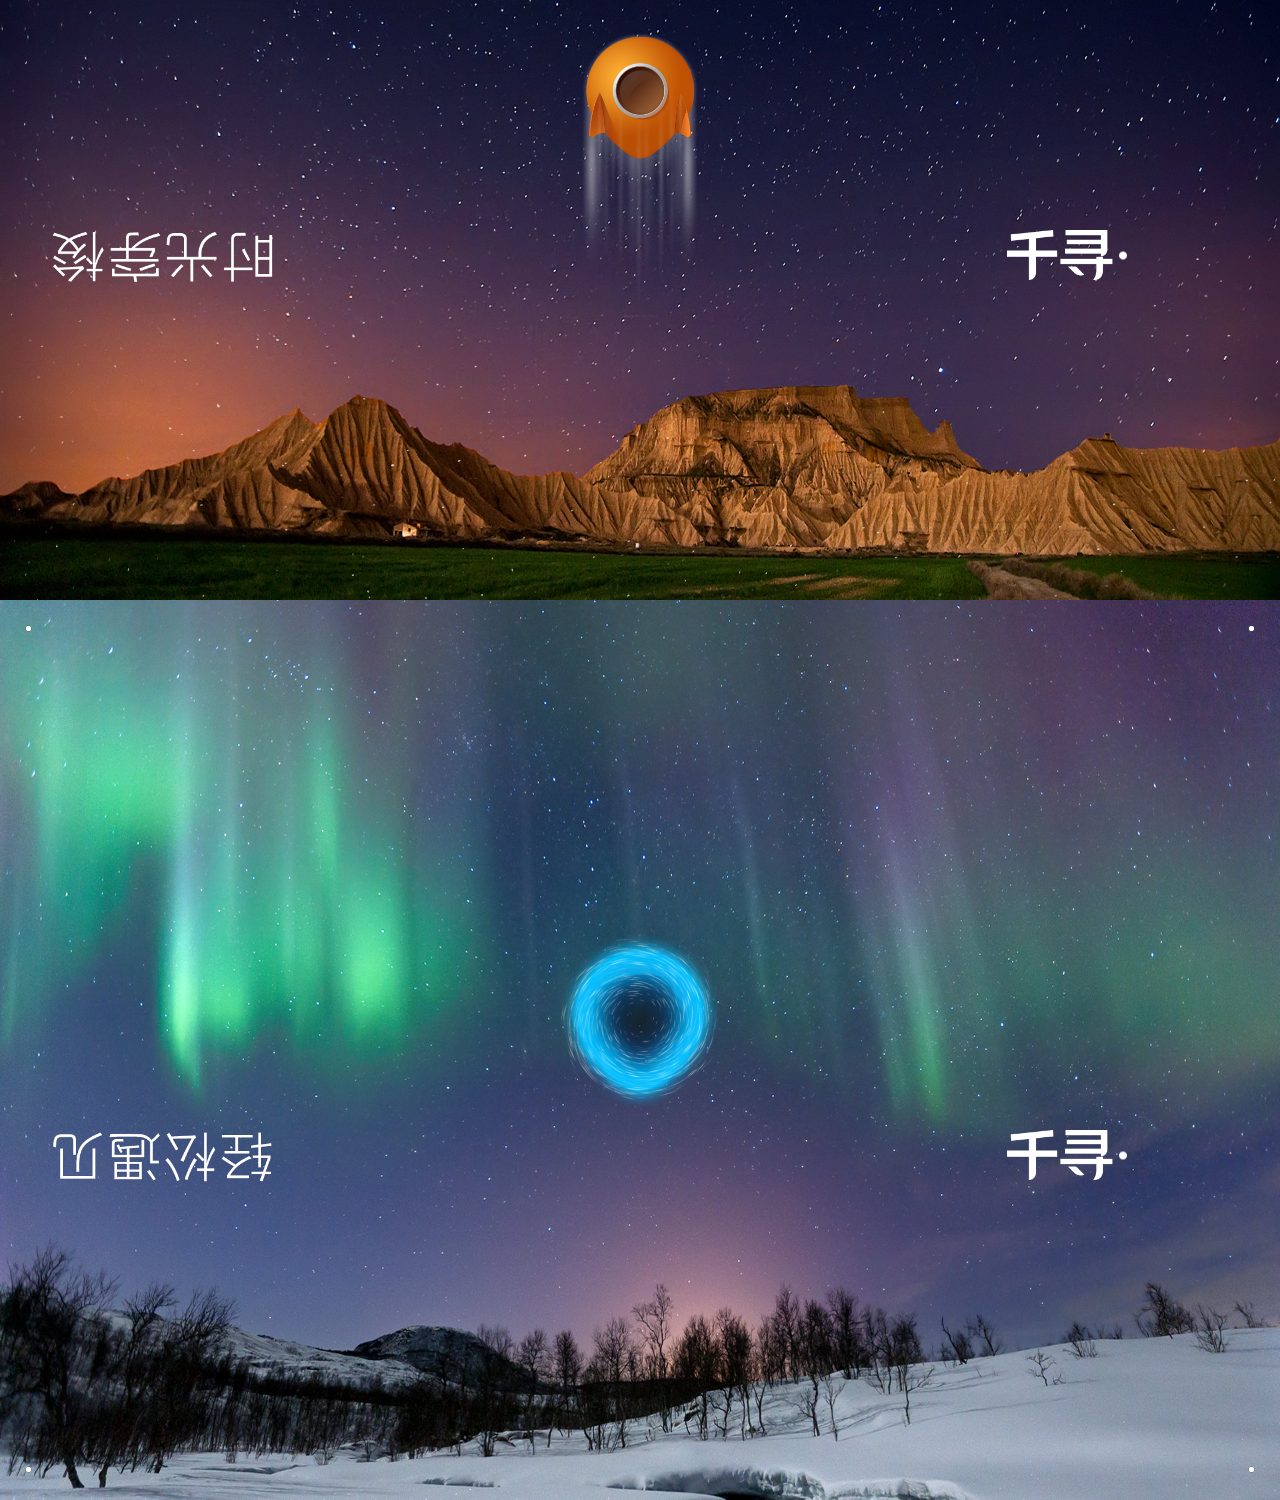
==== commit f5046fd3: "screen1-4 animation finished" ====
--- a/index.html
+++ b/index.html
@@ -196,7 +196,7 @@
     <footer class="nav">
         <ul>
             <li>
-                <a href="aboutus.html" class="one" target="_blank">关于我们</a>
+                <a href="aboutUs.html" class="one" target="_blank">关于我们</a>
             </li>
             <li>
                 <a href="version.html" class="two" target="_blank">版本日志</a>
--- a/css/QX.css
+++ b/css/QX.css
@@ -18,6 +18,7 @@
     position: fixed;
     top: 0;
     left: 0;
+    z-index: 9;
 }
 
 
@@ -48,10 +49,9 @@
 /*Head*/
 .music {
     position: fixed;
-    z-index: 4;
+    z-index: 8;
     right: 20px;
-    top: 20px;
-    
+    top: 20px; 
 }
 .play{
 	animation: side 4s linear infinite;
@@ -66,18 +66,249 @@
     left: 40px;
     top: 20px;
     height: 30px;
-    z-index: 1;
-}
-
-
-
-
-/**Middle Context**/
-
-
-
-
-
+    z-index: 4;
+}
+
+
+/*****Middle Context*****/
+.doc {
+	width: 100%;
+	height: 100%;
+	position: absolute;
+	left: 0;
+	top: 0;
+	z-index: 1;
+}
+.doc>div {
+	width: 100%;
+	height: 100%;
+	position: relative;
+	overflow: hidden;
+}
+/*background*/
+.doc>div:nth-of-type(1) {
+	background: url('../images/bg01.jpg');
+	background-size: 100% 100%;
+}
+.doc>div:nth-of-type(2) {
+	background: url('../images/bg02.jpg');
+	background-size: 100% 100%;
+}
+.doc>div:nth-of-type(3) {
+	background: url('../images/bg03.jpg');
+	background-size: 100% 100%;
+}
+.doc>div:nth-of-type(4) {
+	background: url('../images/bg04.jpg');
+	background-size: 100% 100%;
+}
+.doc>div:nth-of-type(5) {
+	background: url('../images/bg05.jpg');
+	background-size: 100% 100%;
+}
+.doc>div:nth-of-type(6) {
+	background: url('../images/bg06.jpg');
+	background-size: 100% 100%;
+}
+.doc>div:nth-of-type(7) {
+	background: url('../images/bg07.jpg');
+	background-size: 100% 100%;
+}
+/**Elements**/
+
+/*picture*/
+h4,h6{	
+	position: absolute;
+	left:0px;
+	bottom:410px;
+	width:100%;
+	height: 140px;
+	text-align: center;
+	z-index:1;
+}
+
+/*logo*/
+.logo{
+	position: absolute;
+	left:0px;
+	bottom:270px;
+	height:100px;
+	z-index:1;
+	text-align: center;
+	width:100%;
+	
+}
+.logo span:nth-of-type(1){
+    background:url('../images/logo-text.png') no-repeat left center;
+    display:inline-block;
+    height: 50px;
+    padding-right: 14px;
+}
+.logo p{
+    width: 340px;
+    margin:0px auto;
+    font-size: 12px;
+    color:#fff;
+    line-height:18px;
+    margin-top: 8px;
+}
+
+.doc .logo span{
+	transition:all 2s;
+	display:inline-block}
+.doc .logo p{
+	transition:all 2s;
+}
+.doc .no .logo span:nth-of-type(2){
+    margin-left:-1080px; 
+    transform:rotate(180deg);
+}
+.doc .no .logo p{
+   opacity:0.2;  
+   transform:scale(0.1);
+}
+
+/*download*/
+.download{	
+	position: fixed;
+	left: 0px;
+	bottom:185px;
+	height: 85px;
+	width:100%;
+	z-index:1;
+	text-align: center;
+}
+
+/*screen1*/
+.screen1 h4{
+    animation: move 10s linear  infinite ;
+}
+@keyframes move{	
+	0%{ transform:translate(0px,0px)}
+	50%{ transform:translate(0px,30px)}
+	100%{ transform:translate(0px,0px)}
+}
+
+.screen1 .big{
+	position: absolute;
+	z-index:5;
+	 animation: move01 300s linear  infinite ;
+	bottom:450px;
+	right:100px;
+}
+.screen1 .small{
+	position: absolute;
+	z-index:5;
+	 animation: move01 200s linear  infinite ;
+	bottom:400px;
+	right:400px;
+}
+@keyframes move01{	
+	0%{ transform:translate(0px,0px)}
+	50%{ transform:translate(-2000px,0px)}
+	100%{ transform:translate(0px,0px)}
+}
+
+/*screen2*/
+.screen2 h6{
+	bottom:385px;
+}
+.screen2  h6 img{
+	-o-animation: side 4s linear  infinite ;
+	-ms-animation: side 4s linear  infinite ;
+	-moz-animation: side 4s linear  infinite ;
+	-webkit-animation: side 4s linear  infinite ;
+	animation: side 4s linear  infinite ;
+}
+.screen2>span{
+    position: absolute;
+    widows: 50px;
+    height: 62px;
+    right:24%;
+    top:50px;
+    animation: move 10s linear  infinite ;
+}
+
+/* screen3 */
+.screen3 h4{animation: move 10s linear  infinite ;}
+.screen3 h6{bottom:300px;}
+.screen3 h6 img:nth-of-type(1){width: 10px;animation: bubbleUp 6s linear  infinite ;}
+.screen3 h6 img:nth-of-type(2){width: 12px;animation: bubbleUp 10s linear  infinite ;}
+.screen3 h6 img:nth-of-type(3){animation: bubbleUp 8s linear  infinite ;}
+.screen3 h6 img:nth-of-type(4){width: 14px;animation: bubbleUp 12s linear  infinite ;}
+.screen3 h6 img:nth-of-type(5){width: 8px;animation: bubbleUp 14s linear  infinite ;}
+.screen3 h6 img:nth-of-type(6){width: 8px;animation: bubbleUp 14s linear  infinite ;}
+.screen3 h6 img:nth-of-type(7){animation: bubbleUp 12s linear  infinite ;}
+.screen3 h6 img:nth-of-type(8){animation: bubbleUp 10s linear  infinite ;}
+.screen3 h6 img:nth-of-type(9){animation: bubbleUp 8s linear  infinite ;}
+@keyframes bubbleUp{	
+	0%{ transform:translate(0px,0px)}
+	100%{ transform:translate(2px,-200px)}
+}
+
+/* screen4 */
+.screen4 h4{transition:all 7s;}
+.screen4 h4 img{animation: rota 10s linear  infinite ;transform-origin:center bottom;}
+@keyframes rota{	
+	0%{ transform:rotate(0deg);}
+	25%{ transform:rotate(10deg);}
+	50%{ transform:rotate(0deg);}
+	75%{ transform:rotate(-10deg);}
+	100%{ transform:rotate(0deg)}
+}
+.screen4 h4:hover{
+	transform:translate(-300px,-300px);
+    
+}
+
+/* screen5 */
+.screen5 h4 img{animation: big 2s linear  infinite ;}
+@keyframes big{	
+	0%{ transform:scale(0);}
+	100%{ transform:scale(6)}
+}
+.screen5 span.flo{
+    position: absolute;
+}
+.screen5 .flo{	
+	bottom:30%;
+	right:100px;
+	animation: move 8s linear  infinite ;
+}
+.screen5 .bot{	
+	bottom:15%;
+	right:220px;
+	animation: move 10s linear  infinite ;
+}
+/* screen6 */
+.screen6 h4{animation: move 10s linear  infinite ;z-index:6;}
+.screen6 h6{position: absolute;animation: movesky 10s linear  infinite ;height:100%;}
+@keyframes movesky{	
+	0%{ transform:translate(0px,0px)}
+	100%{ transform:translate(0px,300px)}
+}
+/* screen7 */
+.screen7 h6 img{animation: side 8s linear  infinite ;transform-origin:center center;}
+.fly{position: absolute;animation: movefly 2s linear  infinite ;}
+.fly01{position: absolute;animation: movefly01 3s linear  infinite ;right: 0px;top:0px;}
+.fly02{position: absolute;animation: movefly02 5s linear  infinite ;left: 0px;bottom:0px;}
+.fly03{position: absolute;animation: movefly03 4s linear  infinite ;right: 0px;bottom:0px;}
+@keyframes movefly{	
+	0%{ transform:translate(0px,0px)}
+	100%{ transform:translate(600px,130px)}
+}
+@keyframes movefly01{	
+	0%{ transform:translate(0px,0px)}
+	100%{ transform:translate(-600px,130px)}
+}
+@keyframes movefly02{	
+	0%{ transform:translate(0px,0px)}
+	100%{ transform:translate(600px,-400px)}
+}
+@keyframes movefly03{	
+	0%{ transform:translate(0px,0px)}
+	100%{ transform:translate(-600px,-400px)}
+}
 
 
 
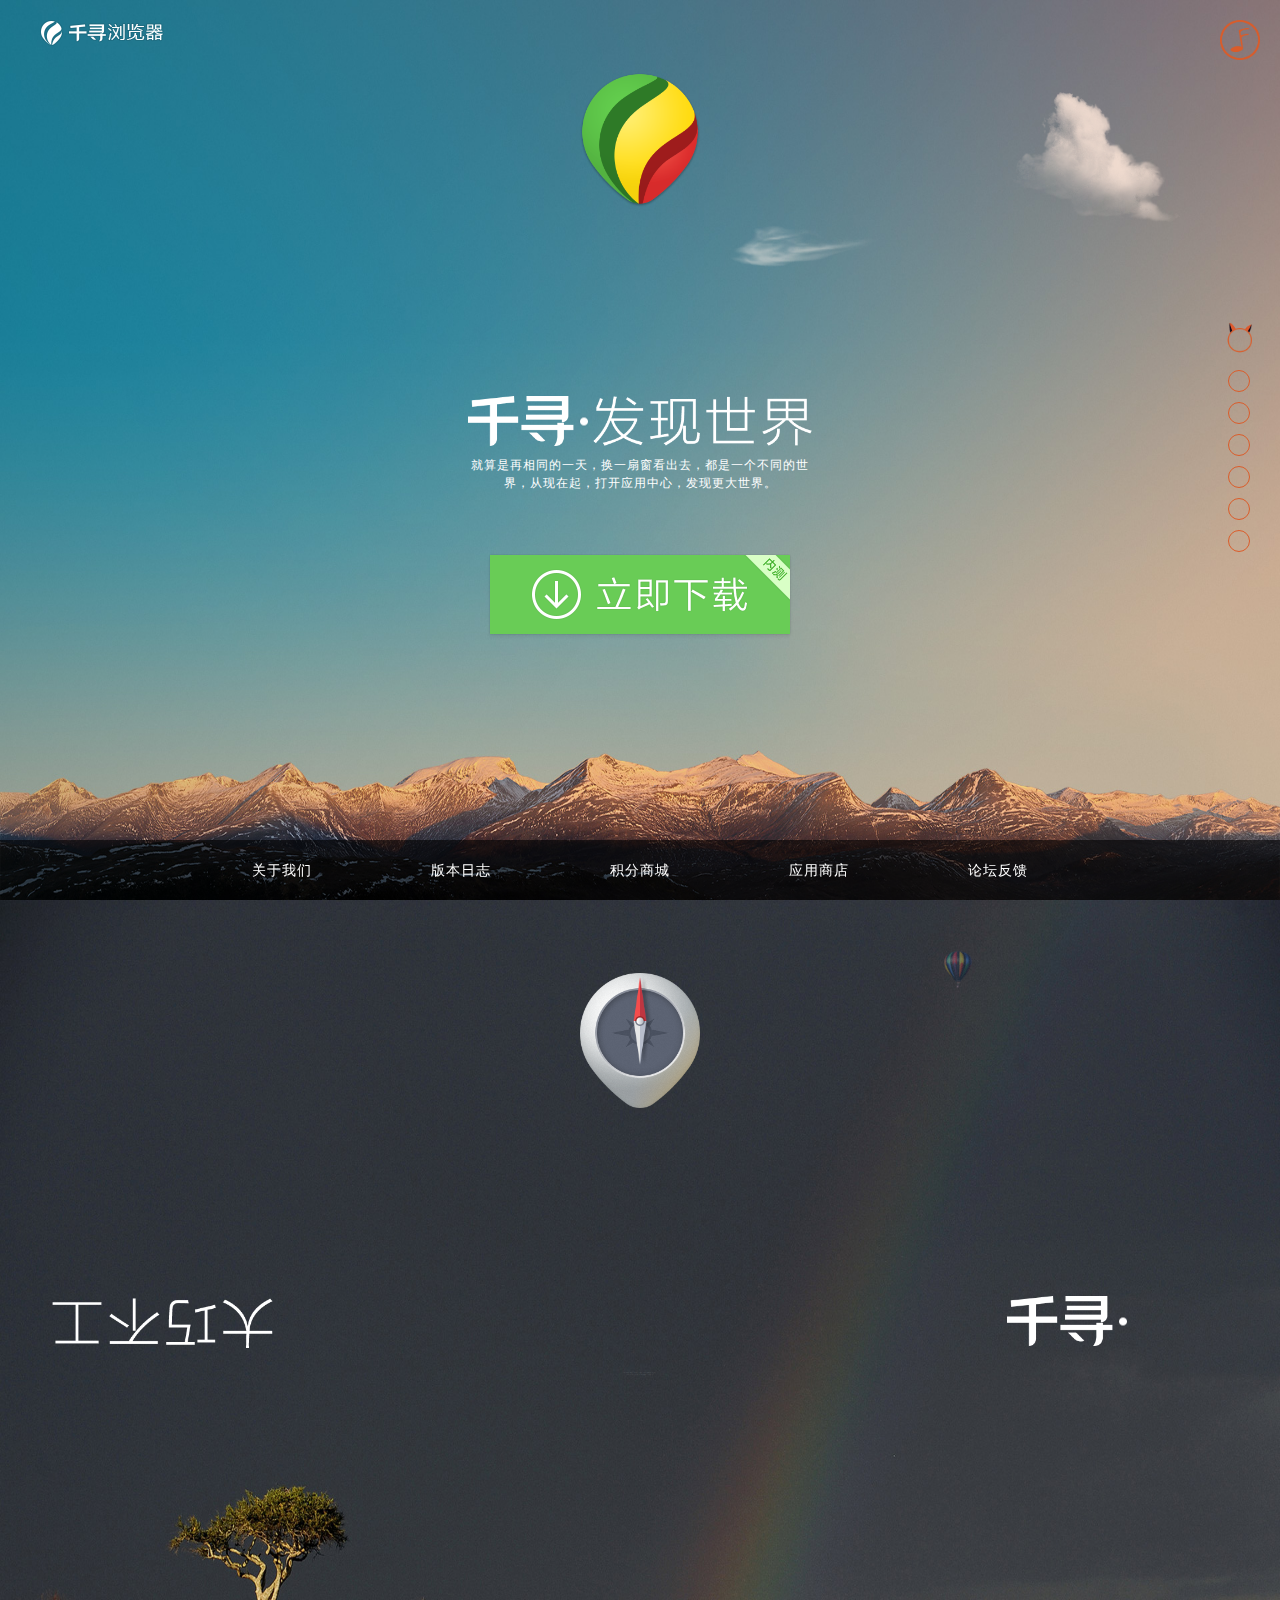
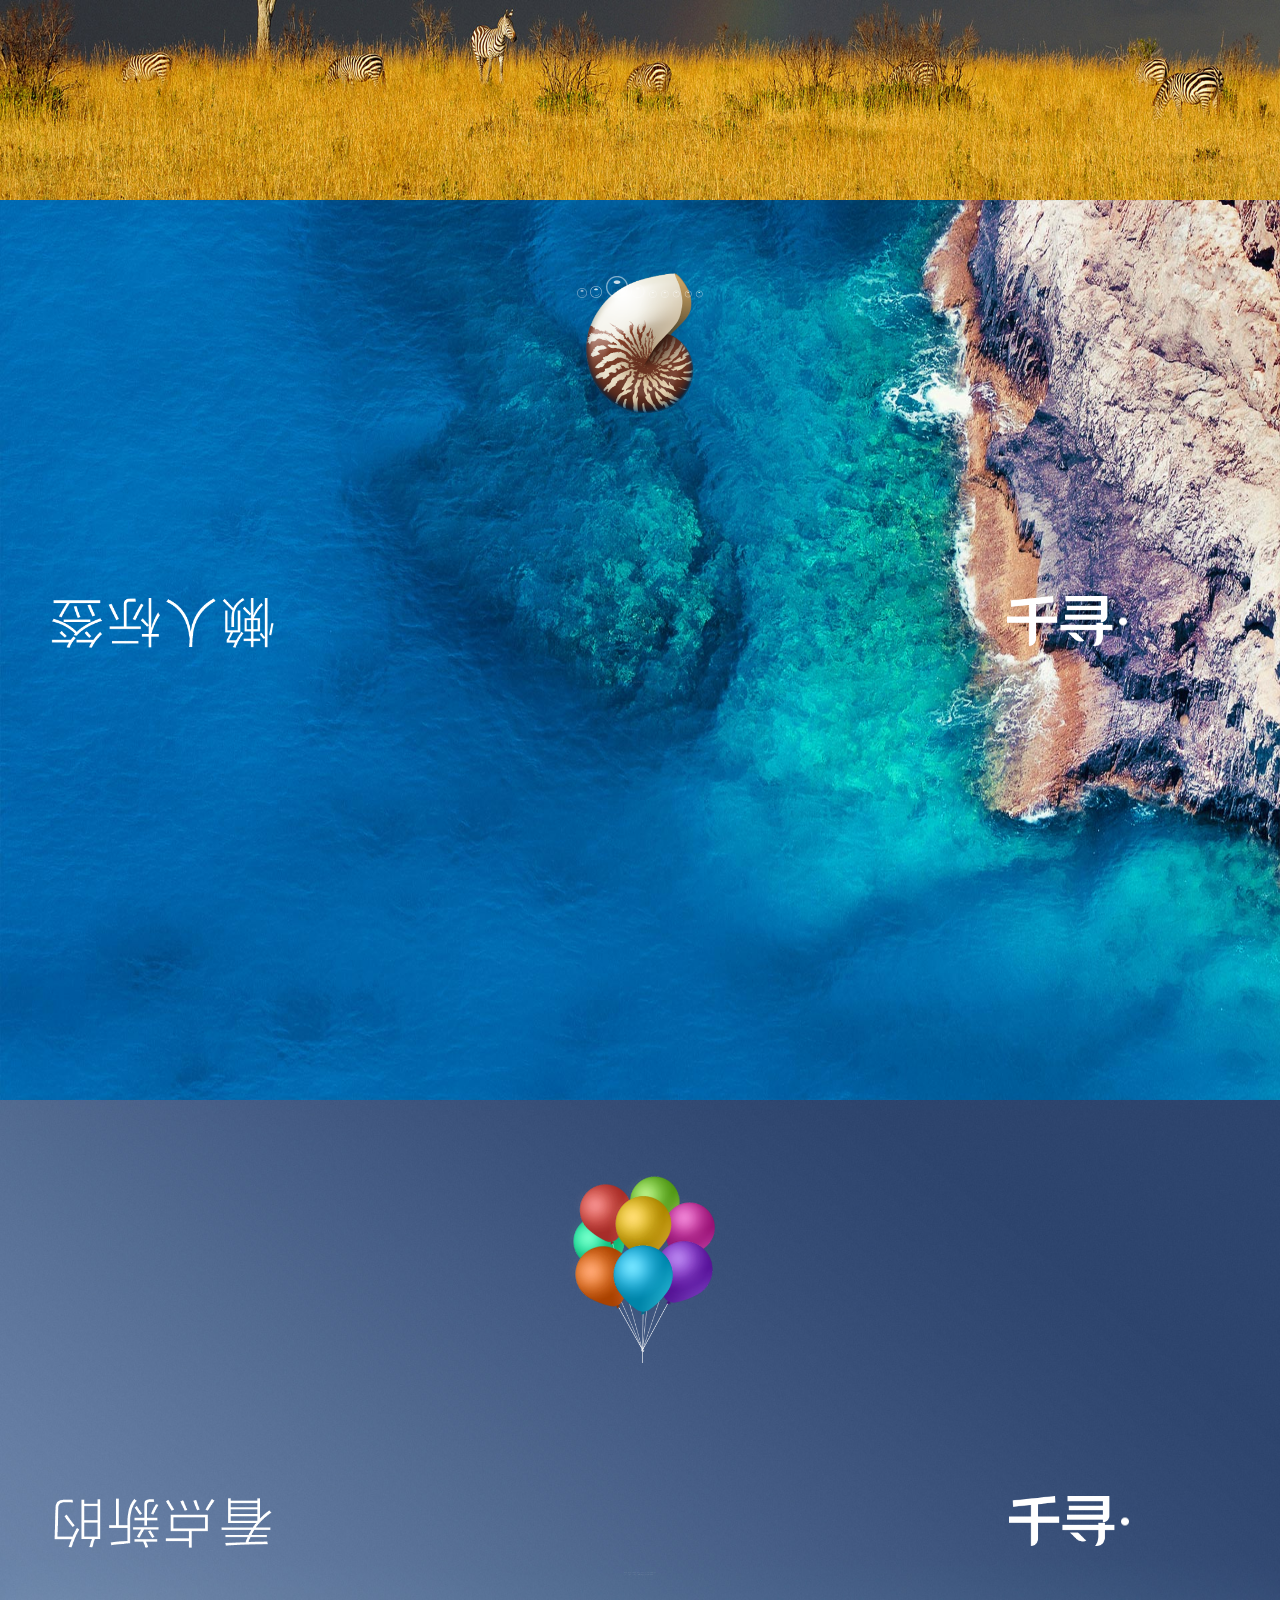
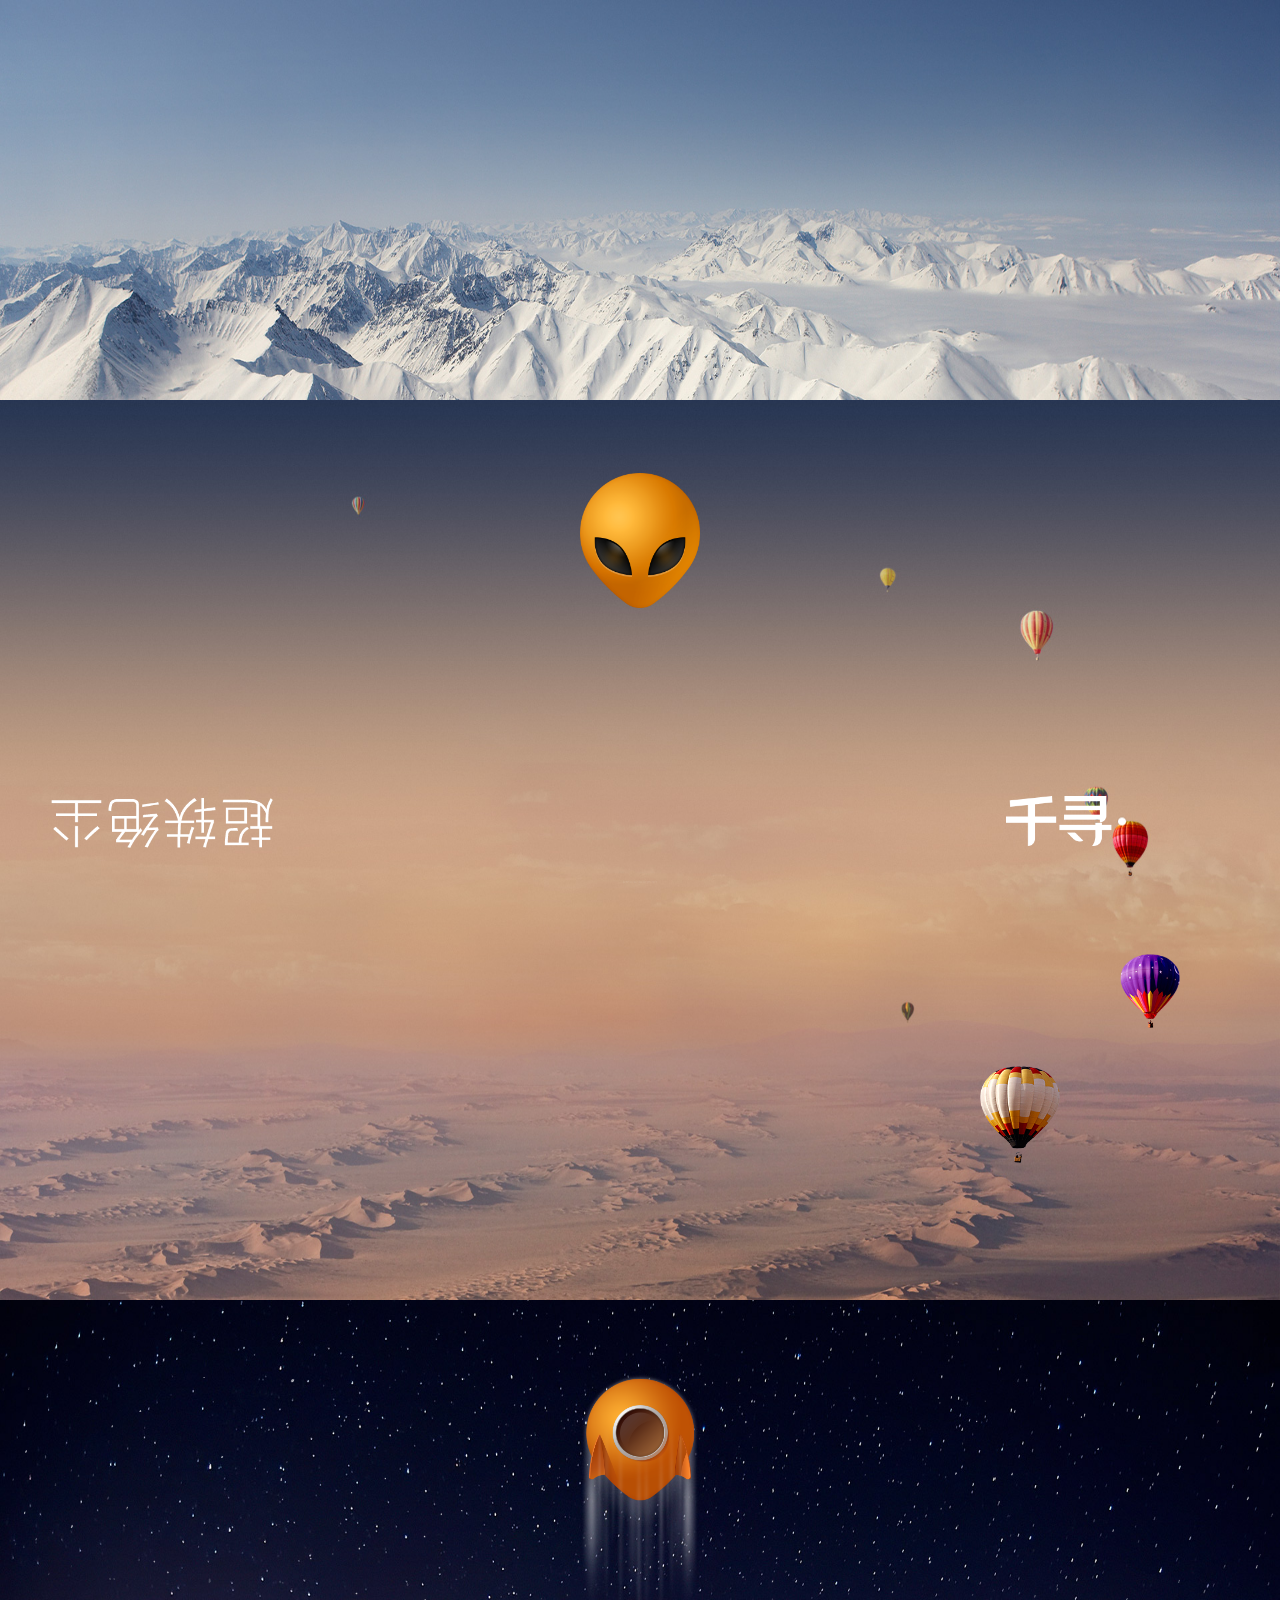
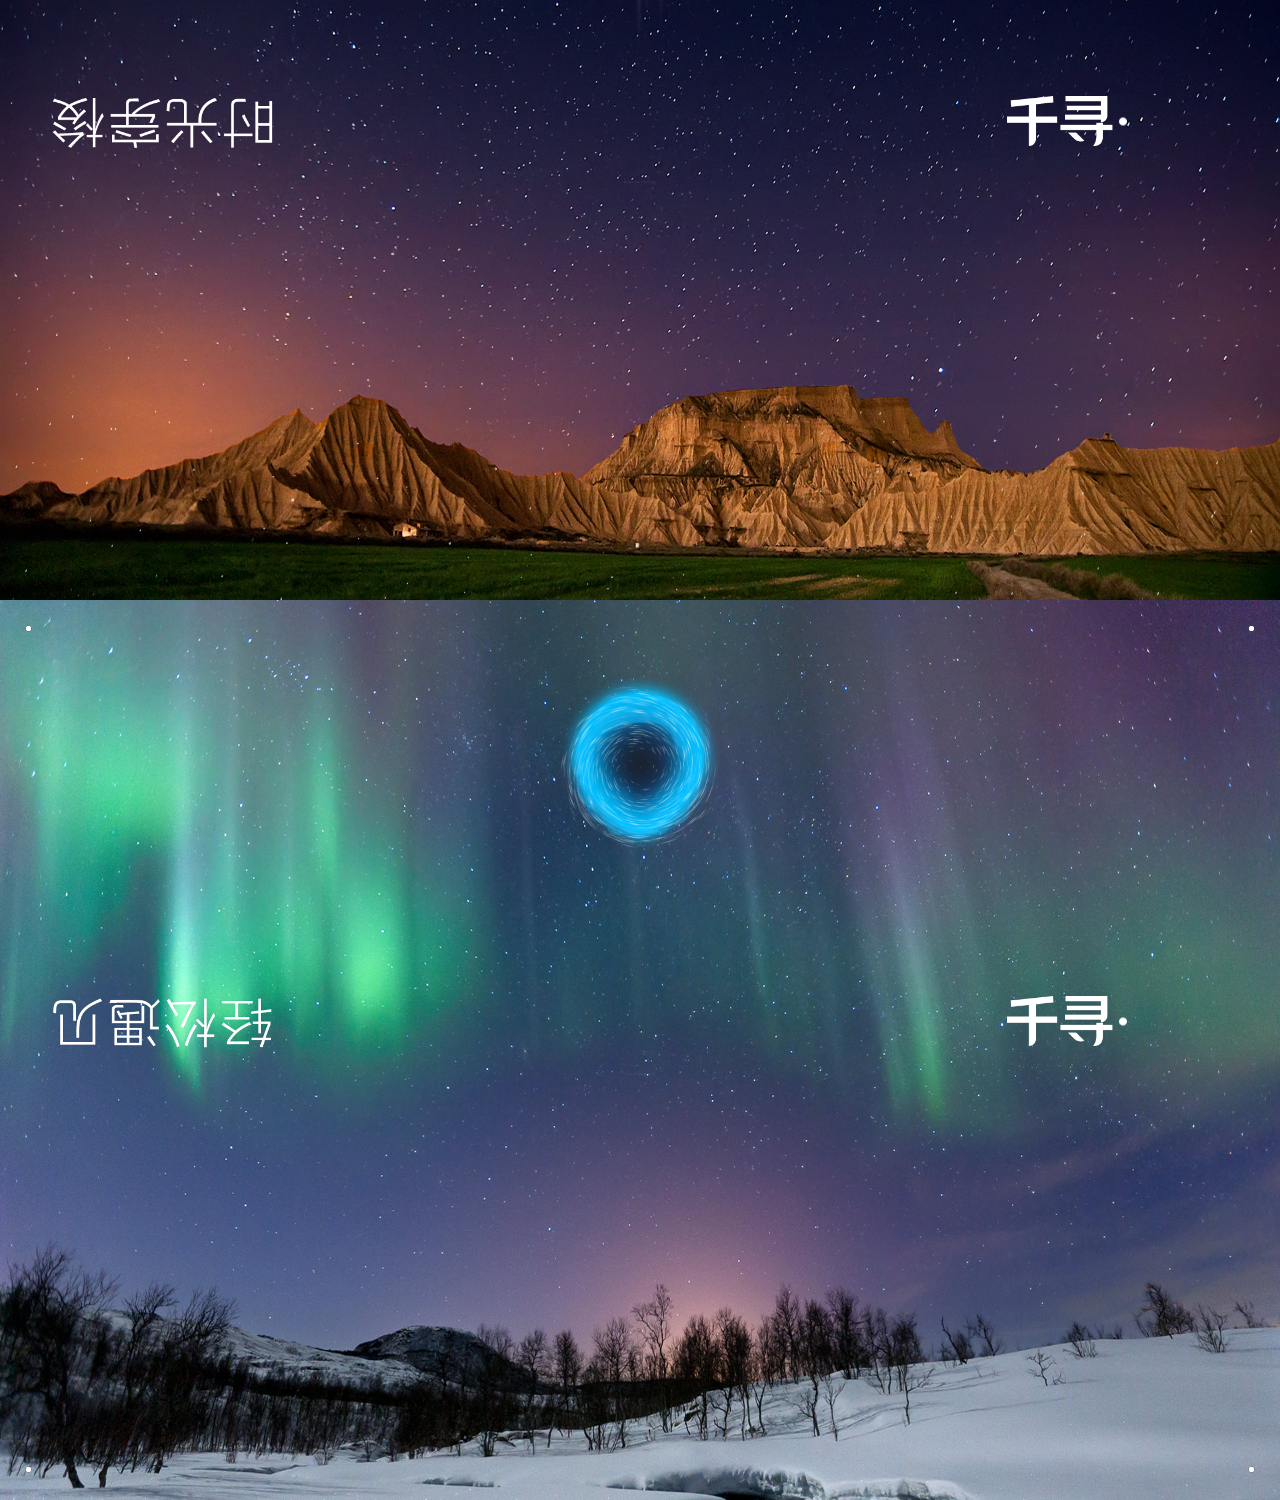
==== commit 9fd8f475: "Index.html added vertical window-adapter" ====
--- a/index.html
+++ b/index.html
@@ -24,27 +24,30 @@
             <img src="images/logo01.png" alt="">
         </h1>
     </header>
-  
+
     <section class="doc">
         <div class="screen1 no">
-            <h4>
-                <img src="images/balloon.png" alt="" width="120px">
-            </h4>
-            <span class="small">
-                <img src="images/scloud.png" alt="" width="150px">
-            </span>
-            <span class="big">
-                <img src="images/cloud.png" alt="" width="170px">
-            </span>
-            <div class="logo">
-                <span>
-                    <img src="images/logo.png" alt="" height="50px">
-                </span>
-                <span>
-                    <img src="images/title1.png" alt="" height="50px">
-                </span>
-                <p>就算是再相同的一天，换一扇窗看出去，都是一个不同的世界，从现在起，打开应用中心，发现更大世界。</p>
-            </div>
+            <div id="screen-container">
+                <h4>
+                    <img src="images/balloon.png" alt="" width="120px">
+                </h4>
+                <span class="small">
+                    <img src="images/scloud.png" alt="" width="150px">
+                </span>
+                <span class="big">
+                    <img src="images/cloud.png" alt="" width="170px">
+                </span>
+                <div class="logo">
+                    <span>
+                        <img src="images/logo.png" alt="" height="50px">
+                    </span>
+                    <span>
+                        <img src="images/title1.png" alt="" height="50px">
+                    </span>
+                    <p>就算是再相同的一天，换一扇窗看出去，都是一个不同的世界，从现在起，打开应用中心，发现更大世界。</p>
+                </div>
+            </div>
+
         </div>
         <div class="screen2 no">
             <h4>
@@ -172,16 +175,16 @@
             </div>
         </div>
 
-        
+
     </section>
     <div class="download">
-            <p>
-                <a href="#">
-                    <img src="images/down.png" alt="">
-                </a>
-            </p>
-
-        </div>
+        <p>
+            <a href="#">
+                <img src="images/down.png" alt="">
+            </a>
+        </p>
+
+    </div>
     <div id="right">
         <ol class="right-nav">
             <li class="current"></li>
--- a/css/QX.css
+++ b/css/QX.css
@@ -85,6 +85,21 @@
 	position: relative;
 	overflow: hidden;
 }
+
+/* .screen1, .screen2, .screen3, .screen4, .screen5, .screen6, .screen7{
+	display: flex;
+	align-items:center;
+	justify-content: center;
+	flex-direction: column;
+}
+#screen-container{
+	width: 100%;
+	height: 70%;
+	display: flex;
+	align-items:center;
+	justify-content: center;
+	flex-direction: column;
+} */
 /*background*/
 .doc>div:nth-of-type(1) {
 	background: url('../images/bg01.jpg');
@@ -120,7 +135,8 @@
 h4,h6{	
 	position: absolute;
 	left:0px;
-	bottom:410px;
+	/* bottom:410px; */
+	top:6%;
 	width:100%;
 	height: 140px;
 	text-align: center;
@@ -131,7 +147,8 @@
 .logo{
 	position: absolute;
 	left:0px;
-	bottom:270px;
+	/* bottom:270px; */
+	top: 44%;
 	height:100px;
 	z-index:1;
 	text-align: center;
@@ -172,7 +189,8 @@
 .download{	
 	position: fixed;
 	left: 0px;
-	bottom:185px;
+	/* bottom:185px; */
+	top:60%;
 	height: 85px;
 	width:100%;
 	z-index:1;
@@ -193,14 +211,16 @@
 	position: absolute;
 	z-index:5;
 	 animation: move01 300s linear  infinite ;
-	bottom:450px;
+	/* bottom:450px; */
+	top:10%;
 	right:100px;
 }
 .screen1 .small{
 	position: absolute;
 	z-index:5;
 	 animation: move01 200s linear  infinite ;
-	bottom:400px;
+	/* bottom:400px; */
+	top:25%;
 	right:400px;
 }
 @keyframes move01{	
@@ -329,7 +349,6 @@
 	border-radius: 50%;
 	margin-top: 10px;
 	cursor: pointer;
-	/* animation: navturn 6s linear infinite; */
 }
 .right-nav .current {
 	width: 40px;
@@ -354,21 +373,23 @@
 
 }
 .nav ul {
-	width: 1000px;
+	padding: 0 ;
+	width: 70%;
+	height: 60px;
 	margin: 0 auto;
-    overflow: hidden;
     list-style: none;
 }
 .nav ul li {
 	float: left;
-	width: 200px;
+	width: 20%;
 	height: 60px;
 	line-height: 60px;
 	text-align: center;
+	margin: 0 auto;
 }
 .nav a{
     display: block;
-    width: 200px;
+    width: 100%;
     height: 60px;
     transition: background 0.8s;
     font-size: 14px;
